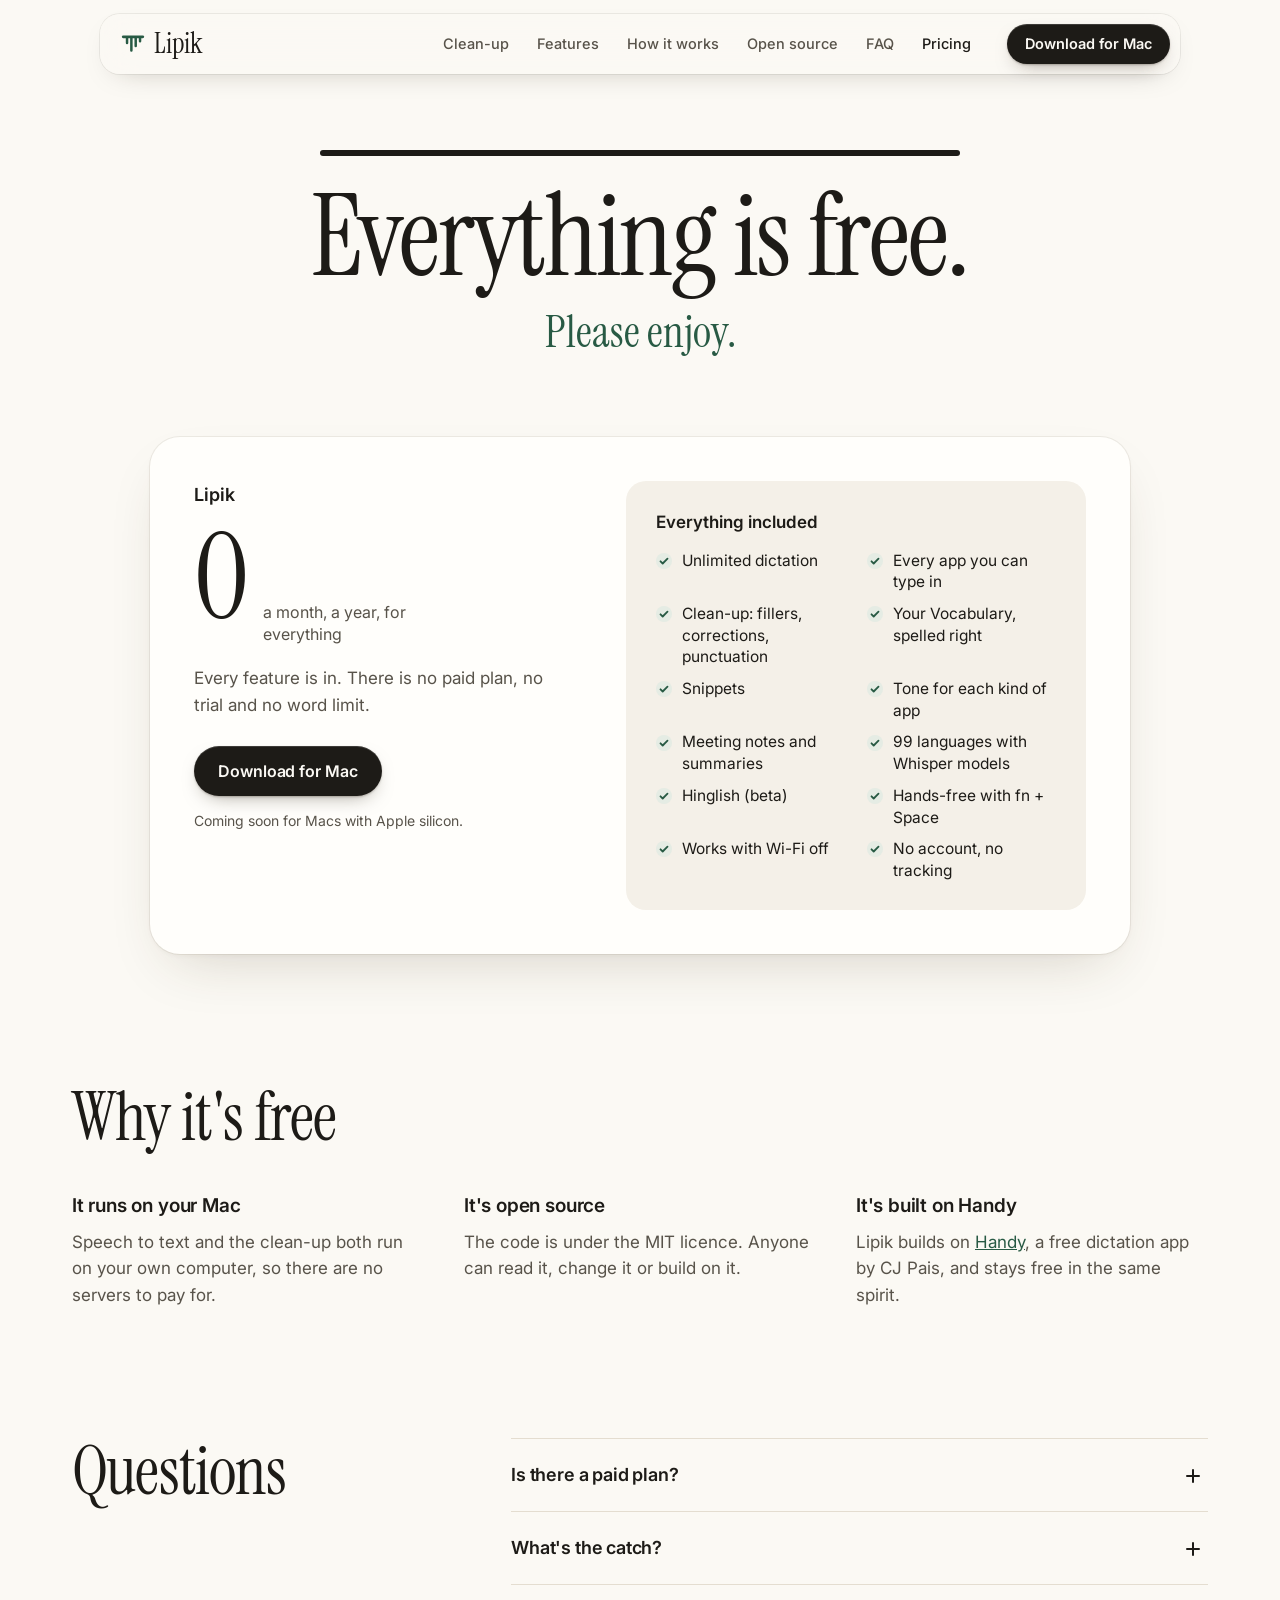
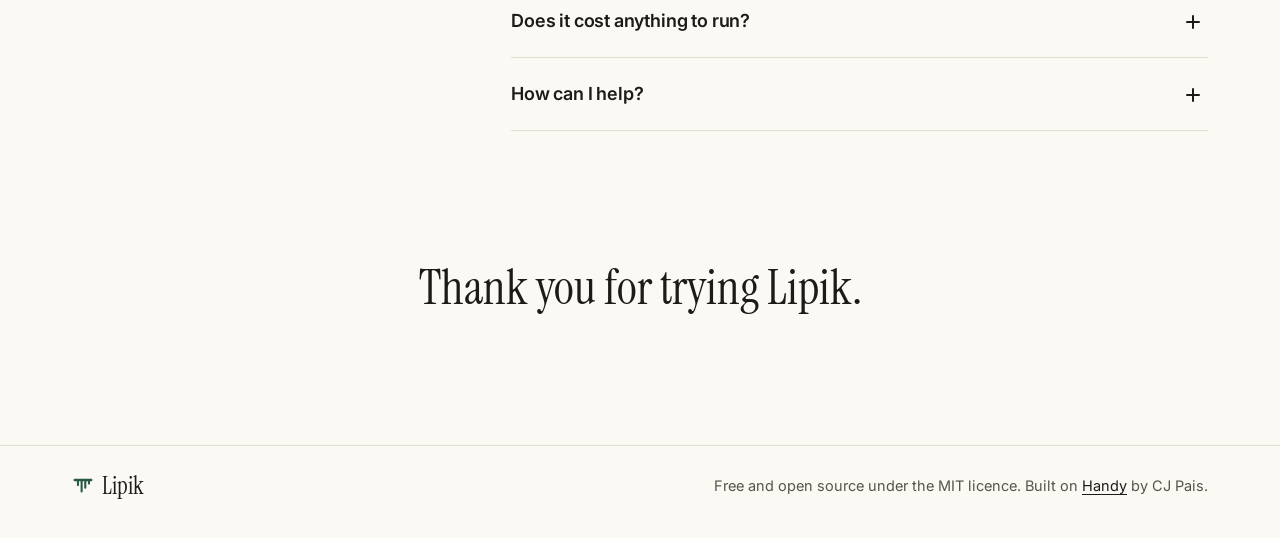
==== pricing.html @ 2b1300c1 "Pricing page: everything is free" ====
<!doctype html>
<html lang="en">
<head>
  <meta charset="utf-8">
  <meta name="viewport" content="width=device-width, initial-scale=1">
  <title>Lipik pricing: everything is free</title>
  <meta name="description" content="Lipik is free. Every feature, every app, no account, no word limit. Please enjoy.">
  <meta name="theme-color" content="#fbf9f4">
  <link rel="icon" type="image/png" href="assets/favicon.png">
  <link rel="preconnect" href="https://fonts.googleapis.com">
  <link rel="preconnect" href="https://fonts.gstatic.com" crossorigin>
  <link href="https://fonts.googleapis.com/css2?family=Instrument+Serif&family=Inter:opsz,wght@14..32,400..700&display=swap" rel="stylesheet">
  <link rel="stylesheet" href="styles.css">
  <script>document.documentElement.classList.add("js")</script>
</head>
<body class="page-pricing">
  <a class="skip" href="#main">Skip to content</a>

  <header class="nav" id="nav">
    <a class="brand" href="index.html" aria-label="Lipik home">
      <svg class="mark" viewBox="0 0 24 24" aria-hidden="true"><g stroke="currentColor" stroke-linecap="round" fill="none"><path d="M3 5.4h18" stroke-width="2.6"/><path d="M6.5 6.4v4.6M10.5 6.4v11.6M14.5 6.4v7.4M18.5 6.4v3" stroke-width="2.3"/></g></svg>
      <span>Lipik</span>
    </a>
    <nav aria-label="Sections">
      <a href="index.html#clean">Clean-up</a>
      <a href="index.html#features">Features</a>
      <a href="index.html#how">How it works</a>
      <a href="index.html#open">Open source</a>
      <a href="index.html#faq">FAQ</a>
      <a href="pricing.html" aria-current="page">Pricing</a>
    </nav>
    <a class="btn btn-ink btn-sm" href="index.html#download">Download<span class="hide-sm">&nbsp;for Mac</span></a>
  </header>

  <main id="main">
    <section class="price-hero">
      <div class="wrap">
        <div class="price-rule" aria-hidden="true"><span></span></div>
        <h1>Everything is free.</h1>
        <p class="price-sub">Please enjoy.</p>
      </div>
    </section>

    <section class="wrap price-card-wrap" aria-label="The Lipik plan">
      <div class="price-card">
        <div class="price-left">
          <p class="plan-name">Lipik</p>
          <p class="plan-price"><span class="amount">0</span><span class="per">a month, a year, for everything</span></p>
          <p class="plan-note">Every feature is in. There is no paid plan, no trial and no word limit.</p>
          <a class="btn btn-ink" href="index.html#download">Download for Mac</a>
          <p class="fineprint">Coming soon for Macs with Apple silicon.</p>
        </div>
        <div class="price-right">
          <p class="included-h">Everything included</p>
          <ul class="included">
            <li>Unlimited dictation</li>
            <li>Every app you can type in</li>
            <li>Clean-up: fillers, corrections, punctuation</li>
            <li>Your Vocabulary, spelled right</li>
            <li>Snippets</li>
            <li>Tone for each kind of app</li>
            <li>Meeting notes and summaries</li>
            <li>99 languages with Whisper models</li>
            <li>Hinglish (beta)</li>
            <li>Hands-free with fn + Space</li>
            <li>Works with Wi-Fi off</li>
            <li>No account, no tracking</li>
          </ul>
        </div>
      </div>
    </section>

    <section class="section why-free" aria-labelledby="why-h">
      <div class="wrap">
        <h2 id="why-h">Why it's free</h2>
        <div class="why-grid">
          <div>
            <h3>It runs on your Mac</h3>
            <p>Speech to text and the clean-up both run on your own computer, so there are no servers to pay for.</p>
          </div>
          <div>
            <h3>It's open source</h3>
            <p>The code is under the MIT licence. Anyone can read it, change it or build on it.</p>
          </div>
          <div>
            <h3>It's built on Handy</h3>
            <p>Lipik builds on <a href="https://github.com/cjpais/Handy">Handy</a>, a free dictation app by CJ Pais, and stays free in the same spirit.</p>
          </div>
        </div>
      </div>
    </section>

    <section class="section faq" aria-labelledby="pfaq-h">
      <div class="wrap faq-inner">
        <h2 id="pfaq-h">Questions</h2>
        <div class="faq-list">
          <details>
            <summary>Is there a paid plan?</summary>
            <div class="faq-a"><p>No. Everything Lipik does is free.</p></div>
          </details>
          <details>
            <summary>What's the catch?</summary>
            <div class="faq-a"><p>There isn't one. No ads, no account and no tracking, and your voice stays on your Mac.</p></div>
          </details>
          <details>
            <summary>Does it cost anything to run?</summary>
            <div class="faq-a"><p>Only disk space: the clean-up model is about 5 GB. Everything else is included.</p></div>
          </details>
          <details>
            <summary>How can I help?</summary>
            <div class="faq-a"><p>Use it, tell a friend, and once the code is public, report bugs or send improvements on GitHub.</p></div>
          </details>
        </div>
      </div>
    </section>

    <section class="price-end wrap">
      <p>Thank you for trying Lipik.</p>
    </section>
  </main>

  <footer class="footer">
    <div class="wrap footer-inner">
      <a class="brand brand-sm" href="index.html" aria-label="Lipik home">
        <svg class="mark" viewBox="0 0 24 24" aria-hidden="true"><g stroke="currentColor" stroke-linecap="round" fill="none"><path d="M3 5.4h18" stroke-width="2.6"/><path d="M6.5 6.4v4.6M10.5 6.4v11.6M14.5 6.4v7.4M18.5 6.4v3" stroke-width="2.3"/></g></svg>
        <span>Lipik</span>
      </a>
      <p>Free and open source under the MIT licence. Built on <a href="https://github.com/cjpais/Handy">Handy</a> by CJ Pais.</p>
    </div>
  </footer>

  <script>
    const nav = document.getElementById("nav");
    const onScroll = () => nav.classList.toggle("is-scrolled", window.scrollY > 8);
    window.addEventListener("scroll", onScroll, { passive: true });
    onScroll();
  </script>
</body>
</html>
---- styles.css ----
:root {
  --paper: #fbf9f4;
  --sand: #ebe6dc;
  --sand-2: #f4f0e8;
  --card: #fffdf9;
  --ink: #1d1b17;
  --muted: #58534a;
  --line: #e4ddd0;
  --line-2: #d6cdbd;
  --green: #285a44;
  --sage: #9cc8ae;
  --pill: #12110f;
  --live: #d9574b;
  --fix: #b3402f;
  --serif: "Instrument Serif", "Iowan Old Style", Georgia, serif;
  --sans: "Inter", -apple-system, system-ui, sans-serif;
  --ease: cubic-bezier(0.22, 1, 0.36, 1);
  --spring: cubic-bezier(0.34, 1.4, 0.5, 1);
  --shadow-card: 0 1px 0 rgba(255, 255, 255, 0.8) inset, 0 1px 2px rgba(48, 36, 16, 0.04),
    0 14px 34px -22px rgba(48, 36, 16, 0.22);
}

*,
*::before,
*::after {
  box-sizing: border-box;
}

html {
  scroll-behavior: smooth;
  scroll-padding-top: 96px;
}

body {
  margin: 0;
  overflow-x: hidden;
  background: var(--paper);
  color: var(--ink);
  font-family: var(--sans);
  font-size: 17px;
  line-height: 1.55;
  -webkit-font-smoothing: antialiased;
  text-rendering: optimizeLegibility;
}

p {
  margin: 0;
}

a {
  color: inherit;
}

button {
  font: inherit;
  color: inherit;
}

:focus-visible {
  outline: 2px solid var(--green);
  outline-offset: 3px;
  border-radius: 8px;
}

.skip {
  position: absolute;
  left: 16px;
  top: -60px;
  z-index: 100;
  padding: 10px 14px;
  border-radius: 10px;
  background: var(--ink);
  color: var(--paper);
  text-decoration: none;
}
.skip:focus {
  top: 16px;
}

.wrap {
  width: 100%;
  max-width: 1200px;
  margin: 0 auto;
  padding-left: 32px;
  padding-right: 32px;
}
.wrap-wide {
  max-width: 1200px;
}

h1,
h2,
h3 {
  font-weight: 400;
  margin: 0;
  text-wrap: balance;
}

h2 {
  font-family: var(--serif);
  font-size: clamp(40px, 5.2vw, 68px);
  line-height: 1.02;
  letter-spacing: -0.012em;
}

kbd {
  font-family: var(--sans);
}

.lede kbd,
.faq kbd {
  display: inline-block;
  min-width: 1.9em;
  padding: 0 0.42em 0.06em;
  border: 1px solid var(--line-2);
  border-radius: 7px;
  box-shadow: 0 2px 0 var(--line-2);
  background: #fffefb;
  font-size: 0.8em;
  font-weight: 550;
  line-height: 1.5;
  text-align: center;
  vertical-align: 0.1em;
  color: var(--ink);
}

/* Buttons */
.btn {
  display: inline-flex;
  align-items: center;
  justify-content: center;
  height: 50px;
  padding: 0 24px;
  border-radius: 999px;
  border: 0;
  font: 600 16px/1 var(--sans);
  letter-spacing: -0.005em;
  text-decoration: none;
  white-space: nowrap;
  cursor: pointer;
  transition: transform 160ms var(--ease), background-color 160ms var(--ease), box-shadow 160ms var(--ease);
}
.btn:active {
  transform: scale(0.97);
}
.btn-sm {
  height: 40px;
  padding: 0 18px;
  font-size: 14.5px;
}
.btn-ink {
  background: var(--ink);
  color: var(--paper);
  box-shadow: inset 0 1px 0 rgba(255, 255, 255, 0.14), 0 1px 2px rgba(36, 28, 14, 0.25),
    0 8px 20px -10px rgba(36, 28, 14, 0.5);
}
.btn-ink:hover {
  background: #34302a;
}
.btn-line {
  color: var(--ink);
  background: transparent;
  box-shadow: inset 0 0 0 1px var(--line-2);
}
.btn-line:hover {
  background: var(--card);
  box-shadow: inset 0 0 0 1px var(--muted);
}
.btn.is-off {
  background: var(--sand);
  color: var(--muted);
  box-shadow: none;
  cursor: default;
}
.btn.is-off:active {
  transform: none;
}

/* Nav */
.nav {
  position: fixed;
  top: 14px;
  left: 50%;
  z-index: 50;
  display: flex;
  align-items: center;
  gap: 24px;
  width: calc(100% - 32px);
  max-width: 1080px;
  height: 60px;
  padding: 0 10px 0 20px;
  border-radius: 20px;
  background: rgba(251, 249, 244, 0.74);
  -webkit-backdrop-filter: blur(16px) saturate(1.5);
  backdrop-filter: blur(16px) saturate(1.5);
  box-shadow: 0 0 0 1px rgba(29, 27, 23, 0.07), 0 10px 30px -18px rgba(36, 28, 14, 0.35);
  transform: translateX(-50%);
  transition: box-shadow 240ms var(--ease), background-color 240ms var(--ease);
}
.nav.is-scrolled {
  background: rgba(251, 249, 244, 0.86);
  box-shadow: 0 0 0 1px rgba(29, 27, 23, 0.09), 0 14px 34px -16px rgba(36, 28, 14, 0.4);
}
.brand {
  display: inline-flex;
  align-items: center;
  gap: 8px;
  text-decoration: none;
  font-family: var(--serif);
  font-size: 28px;
  line-height: 1;
  border-radius: 8px;
}
.mark {
  width: 26px;
  height: 26px;
  color: var(--green);
}
.nav nav {
  display: flex;
  gap: 4px;
  margin-left: auto;
  font-size: 14.5px;
  font-weight: 500;
}
.nav nav a {
  padding: 8px 12px;
  border-radius: 999px;
  color: var(--muted);
  text-decoration: none;
  transition: background-color 160ms var(--ease), color 160ms var(--ease);
}
.nav nav a:hover {
  color: var(--ink);
  background: rgba(29, 27, 23, 0.05);
}

/* Hero */
.hero {
  padding-top: 132px;
  padding-bottom: 40px;
}
.hero-rule {
  position: relative;
  height: 6px;
}
.hero-rule .line {
  display: block;
  height: 6px;
  border-radius: 3px;
  background: var(--ink);
  transform-origin: left;
}
.hero-rule .drops {
  position: absolute;
  top: 3px;
  right: 28px;
  display: flex;
  gap: 18px;
}
.hero-rule .drops i {
  width: 6px;
  border-radius: 3px;
  background: var(--ink);
  transform-origin: top;
}
.hero-rule .drops i:nth-child(1) {
  height: 26px;
}
.hero-rule .drops i:nth-child(2) {
  height: 62px;
}
.hero-rule .drops i:nth-child(3) {
  height: 40px;
}
.hero-rule .drops i:nth-child(4) {
  height: 16px;
}
.hero-head {
  display: grid;
  grid-template-columns: minmax(0, 1.25fr) minmax(0, 1fr);
  gap: 64px;
  align-items: end;
  padding-top: 26px;
}
.hero h1 {
  font-family: var(--serif);
  font-size: clamp(54px, 7.6vw, 108px);
  line-height: 0.94;
  letter-spacing: -0.022em;
  max-width: 7.6em;
}
.hero-side {
  padding-bottom: 10px;
  padding-top: 70px;
}
.lede {
  max-width: 30em;
  font-size: 19px;
  line-height: 1.5;
  color: var(--muted);
}
.cta-row {
  display: flex;
  flex-wrap: wrap;
  gap: 10px;
  margin-top: 28px;
}
.fineprint {
  margin-top: 16px;
  font-size: 14px;
  color: var(--muted);
}

/* Hero load sequence */
.js .hero-rule .line {
  animation: draw 900ms var(--ease) both;
}
.js .hero-rule .drops i {
  animation: drop 700ms var(--spring) both;
}
.js .hero-rule .drops i:nth-child(1) {
  animation-delay: 620ms;
}
.js .hero-rule .drops i:nth-child(2) {
  animation-delay: 700ms;
}
.js .hero-rule .drops i:nth-child(3) {
  animation-delay: 780ms;
}
.js .hero-rule .drops i:nth-child(4) {
  animation-delay: 860ms;
}
.js .hero h1,
.js .hero-side,
.js .stage {
  animation: rise 900ms var(--ease) both;
}
.js .hero h1 {
  animation-delay: 150ms;
}
.js .hero-side {
  animation-delay: 300ms;
}
.js .stage {
  animation-delay: 520ms;
  animation-duration: 1200ms;
}
@keyframes draw {
  from {
    transform: scaleX(0);
  }
}
@keyframes drop {
  from {
    transform: scaleY(0);
  }
}
@keyframes rise {
  from {
    opacity: 0;
    transform: translateY(18px);
  }
}

/* Stage: the mini Mac desktop */
.stage {
  margin: 64px 0 0;
}
.screen-frame {
  position: relative;
  overflow: hidden;
  padding: 12px;
  border-radius: 30px;
  background: var(--pill);
  box-shadow: 0 0 0 1px rgba(29, 27, 23, 0.6), 0 2px 4px rgba(29, 27, 23, 0.08),
    0 50px 90px -40px rgba(29, 27, 23, 0.55), 0 24px 40px -30px rgba(40, 90, 68, 0.4);
}
.screen {
  --s: 1;
  position: relative;
  width: 1120px;
  height: 680px;
  border-radius: 18px;
  overflow: hidden;
  transform: scale(var(--s));
  transform-origin: top left;
  font-size: 15px;
  line-height: 1.45;
  color: var(--ink);
  user-select: none;
}
.wallpaper {
  position: absolute;
  inset: 0;
  width: 100%;
  height: 100%;
}

.menubar {
  position: absolute;
  inset: 0 0 auto;
  z-index: 3;
  display: flex;
  justify-content: space-between;
  align-items: center;
  height: 30px;
  padding: 0 16px;
  background: rgba(250, 248, 242, 0.8);
  -webkit-backdrop-filter: blur(20px);
  backdrop-filter: blur(20px);
  font-size: 13px;
  color: var(--ink);
}
.mb-left,
.mb-right {
  display: flex;
  align-items: center;
  gap: 18px;
}
.mb-glyph {
  width: 13px;
  height: 13px;
  color: var(--ink);
}
.mb-menus {
  display: flex;
  gap: 18px;
}
.mb-lipik {
  width: 17px;
  height: 17px;
  color: var(--ink);
  transition: color 200ms var(--ease);
}
.mb-lipik.is-live {
  color: var(--live);
}
.mb-wifi {
  width: 16px;
  height: 13px;
}
.mb-batt {
  position: relative;
  width: 24px;
  height: 11px;
  border: 1.2px solid currentColor;
  border-radius: 3px;
  opacity: 0.85;
}
.mb-batt i {
  position: absolute;
  inset: 1.5px 6px 1.5px 1.5px;
  border-radius: 1.5px;
  background: currentColor;
}

/* Windows */
.win {
  position: absolute;
  left: 200px;
  top: 64px;
  z-index: 2;
  width: 720px;
  height: 430px;
  border-radius: 14px;
  background: #fffdf9;
  box-shadow: 0 0 0 0.5px rgba(0, 0, 0, 0.35), 0 1px 1px rgba(0, 0, 0, 0.06),
    0 30px 60px -20px rgba(0, 0, 0, 0.45);
  overflow: hidden;
  opacity: 0;
  transform: translateY(10px) scale(0.985);
  transition: opacity 420ms var(--ease), transform 520ms var(--ease);
  pointer-events: none;
}
.win.is-on {
  opacity: 1;
  transform: none;
}
.win-bar {
  position: relative;
  display: flex;
  align-items: center;
  height: 40px;
  padding: 0 14px;
  border-bottom: 1px solid #eee8dd;
  background: #f7f3ec;
}
.lights {
  display: inline-flex;
  gap: 7px;
}
.lights i {
  width: 12px;
  height: 12px;
  border-radius: 50%;
  background: #e8695d;
}
.lights i:nth-child(2) {
  background: #e9b543;
}
.lights i:nth-child(3) {
  background: #66b85b;
}
.win-title {
  position: absolute;
  left: 50%;
  transform: translateX(-50%);
  font-size: 13px;
  font-weight: 600;
  color: var(--muted);
}
.win-body {
  display: flex;
  height: calc(100% - 40px);
}

.field {
  position: relative;
  min-height: 48px;
  padding: 13px 15px;
  border: 1px solid #ddd5c7;
  border-radius: 11px;
  background: #fff;
  font-size: 15.5px;
  line-height: 1.45;
}
.field .ph {
  color: #9a9386;
}
.field.has-text .ph {
  display: none;
}
.slot {
  border-radius: 4px;
  transition: background-color 1400ms var(--ease);
}
.slot.is-new {
  background-color: rgba(156, 200, 174, 0.55);
  transition: none;
}
.caret {
  display: inline-block;
  width: 1.5px;
  height: 1.15em;
  margin-left: 1px;
  vertical-align: -0.2em;
  background: var(--ink);
  animation: blink 1.05s steps(1) infinite;
}
.field .caret {
  margin-right: 2px;
}
.field .slot:empty + .caret {
  margin-left: 0;
}
@keyframes blink {
  50% {
    opacity: 0;
  }
}

/* chat window */
.chat-side {
  width: 196px;
  padding: 16px 12px;
  background: #2a3a33;
  color: rgba(251, 249, 244, 0.72);
  font-size: 13.5px;
}
.cs-team {
  margin: 0 8px 14px;
  font-weight: 700;
  font-size: 15px;
  color: #fbf9f4;
}
.cs-head {
  margin: 14px 8px 4px;
  font-size: 12px;
  font-weight: 600;
  color: rgba(251, 249, 244, 0.5);
}
.cs-item {
  display: flex;
  align-items: center;
  gap: 8px;
  padding: 4px 8px;
  border-radius: 6px;
}
.cs-item.is-active {
  background: rgba(156, 200, 174, 0.22);
  color: #fbf9f4;
}
.av {
  flex: none;
  width: 16px;
  height: 16px;
  border-radius: 5px;
  background: #c9785c;
}
.av-b {
  background: #6f8fb4;
}
.av-c {
  background: #9a8a5a;
}
.av.lg {
  width: 36px;
  height: 36px;
  border-radius: 9px;
}
.chat-main {
  display: flex;
  flex: 1;
  flex-direction: column;
  gap: 16px;
  padding: 22px 22px 20px;
}
.chat-msg {
  display: flex;
  gap: 12px;
}
.chat-msg time {
  margin-left: 8px;
  font-size: 12px;
  color: #8f887b;
}
.chat-field {
  margin-top: auto;
}

/* mail window */
.mail-body {
  flex-direction: column;
  padding: 8px 26px 22px;
}
.mail-row {
  padding: 10px 0;
  border-bottom: 1px solid #efe9de;
  font-size: 14px;
}
.mail-row span {
  display: inline-block;
  width: 68px;
  color: #8f887b;
}
.mail-field {
  margin-top: 18px;
  min-height: 120px;
  border: 0;
  padding: 4px 0;
  background: none;
  font-size: 16px;
}
.mail-quote {
  margin-top: auto;
  padding-left: 14px;
  border-left: 2px solid var(--sage);
  color: #7c766a;
  font-size: 14px;
}

/* notes window */
.notes-side {
  width: 200px;
  padding: 12px 10px;
  border-right: 1px solid #efe9de;
  background: #f7f3ec;
}
.ns-item {
  display: flex;
  flex-direction: column;
  padding: 8px 10px;
  border-radius: 8px;
  font-size: 13.5px;
}
.ns-item span {
  font-size: 12px;
  color: #8f887b;
}
.ns-item.is-active {
  background: #efe0b6;
}
.notes-main {
  flex: 1;
  padding: 26px 30px;
}
.notes-title {
  font-size: 24px;
  font-weight: 700;
  letter-spacing: -0.01em;
}
.notes-line {
  margin-top: 10px;
  font-size: 16px;
}
.notes-field {
  margin-top: 4px;
  min-height: 0;
  padding: 0;
  border: 0;
  background: none;
  font-size: 16px;
}

/* messages window */
.dm-body {
  flex-direction: column;
  align-items: flex-start;
  gap: 8px;
  padding: 22px 22px 20px;
  background: #f6f2ea;
}
.bubble {
  max-width: 70%;
  padding: 9px 14px;
  border-radius: 18px 18px 18px 6px;
  background: #fff;
  box-shadow: 0 1px 1px rgba(0, 0, 0, 0.06);
}
.dm-field {
  align-self: stretch;
  margin-top: auto;
  border-radius: 24px;
}

/* what you said, floating above the pill */
.said {
  position: absolute;
  left: 50%;
  bottom: 84px;
  z-index: 4;
  display: flex;
  align-items: baseline;
  gap: 12px;
  max-width: 760px;
  padding: 12px 18px;
  border-radius: 16px;
  background: rgba(18, 17, 15, 0.82);
  -webkit-backdrop-filter: blur(14px);
  backdrop-filter: blur(14px);
  color: #f3efe7;
  font-size: 17px;
  line-height: 1.4;
  white-space: nowrap;
  opacity: 0;
  transform: translate(-50%, 8px);
  transition: opacity 300ms var(--ease), transform 400ms var(--ease);
}
.said.is-on {
  opacity: 1;
  transform: translate(-50%, 0);
}
.said-label {
  flex: none;
  font-size: 12px;
  font-weight: 600;
  color: var(--sage);
}
.said-words .w {
  opacity: 0;
  transition: opacity 180ms var(--ease), color 300ms var(--ease);
}
.said-words .w.on {
  opacity: 1;
}

/* struck words: shared by the hero caption and the clean-up card */
.w.drop,
.w.fix {
  background-image: linear-gradient(currentColor, currentColor);
  background-repeat: no-repeat;
  background-position: 0 56%;
  background-size: 0 2px;
  transition: opacity 180ms var(--ease), color 300ms var(--ease), background-size 380ms var(--ease);
}
.is-struck .w.drop {
  color: #8f887b;
  background-size: 100% 2px;
}
.is-struck .w.fix {
  color: var(--fix);
  background-size: 100% 2px;
}
.said.is-struck .w.drop {
  color: rgba(243, 239, 231, 0.45);
}
.said.is-struck .w.fix {
  color: #f08b7e;
}
.w.turn {
  border-radius: 3px;
  transition: box-shadow 380ms var(--ease);
}
.is-struck .w.turn {
  box-shadow: inset 0 -0.42em 0 rgba(156, 200, 174, 0.6);
}
.said.is-struck .w.turn {
  box-shadow: inset 0 -0.3em 0 rgba(156, 200, 174, 0.45);
}

/* The Lipik pill */
.pill {
  position: absolute;
  left: 50%;
  bottom: 22px;
  z-index: 4;
  display: flex;
  align-items: center;
  justify-content: center;
  gap: 10px;
  width: 50px;
  height: 12px;
  border-radius: 999px;
  background: rgba(18, 17, 15, 0.6);
  box-shadow: 0 0 0 1px rgba(255, 255, 255, 0.14), 0 8px 20px -8px rgba(0, 0, 0, 0.6);
  transform: translateX(-50%);
  transition: width 420ms var(--spring), height 420ms var(--spring), background-color 300ms var(--ease);
  overflow: hidden;
}
.pill > * {
  opacity: 0;
  transition: opacity 200ms var(--ease);
}
.pill[data-state="listen"],
.pill[data-state="think"] {
  height: 38px;
  background: var(--pill);
}
.pill[data-state="listen"] {
  width: 148px;
}
.pill[data-state="think"] {
  width: 84px;
}
.pill[data-state="listen"] .pill-dot,
.pill[data-state="listen"] .wave,
.pill[data-state="think"] .pill-think {
  opacity: 1;
  transition-delay: 120ms;
}
.pill .pill-think {
  position: absolute;
  left: 50%;
  top: 50%;
  transform: translate(-50%, -50%);
}
.pill-dot {
  flex: none;
  width: 8px;
  height: 8px;
  border-radius: 50%;
  background: var(--live);
  box-shadow: 0 0 0 3px rgba(217, 87, 75, 0.25);
}
.wave {
  display: flex;
  align-items: center;
  gap: 3px;
  height: 22px;
}
.wave i {
  width: 3px;
  height: 4px;
  border-radius: 2px;
  background: #f3efe7;
  transition: height 90ms linear;
}
.pill-think {
  display: flex;
  gap: 5px;
}
.pill .pill-dot,
.pill .wave {
  flex: none;
}
.pill-think i {
  width: 6px;
  height: 6px;
  border-radius: 50%;
  background: #f3efe7;
  animation: think 900ms ease-in-out infinite;
}
.pill-think i:nth-child(2) {
  animation-delay: 150ms;
}
.pill-think i:nth-child(3) {
  animation-delay: 300ms;
}
@keyframes think {
  0%,
  100% {
    opacity: 0.3;
    transform: translateY(0);
  }
  50% {
    opacity: 1;
    transform: translateY(-3px);
  }
}

/* compact scene for narrow screens */
.screen.is-compact {
  width: 420px;
  height: 560px;
}
.is-compact .mb-menus,
.is-compact .mb-wifi,
.is-compact .mb-batt,
.is-compact .chat-side,
.is-compact .notes-side {
  display: none;
}
.is-compact .win {
  left: 14px;
  top: 46px;
  width: 392px;
  height: 360px;
}
.is-compact .win-bar {
  justify-content: space-between;
}
.is-compact .chat-main,
.is-compact .dm-body {
  padding: 18px 16px 16px;
}
.is-compact .mail-body {
  padding: 4px 18px 16px;
}
.is-compact .notes-main {
  padding: 20px 20px;
}
.is-compact .mail-field {
  min-height: 90px;
}
.is-compact .said {
  bottom: 76px;
  max-width: 392px;
  width: 392px;
  white-space: normal;
  flex-direction: column;
  gap: 2px;
  font-size: 16px;
}
.is-compact .menubar {
  padding: 0 14px;
}

.stage-cap {
  display: flex;
  align-items: center;
  justify-content: center;
  gap: 12px;
  margin: 26px auto 0;
  max-width: 40em;
  text-align: center;
  font-size: 15px;
  color: var(--muted);
}

/* Keycaps */
.key {
  display: inline-flex;
  align-items: center;
  justify-content: center;
  min-width: 52px;
  height: 52px;
  padding: 0 14px;
  border: 1px solid var(--line-2);
  border-radius: 11px;
  background: #fffefb;
  box-shadow: 0 3px 0 var(--line-2), 0 4px 10px -4px rgba(48, 36, 16, 0.25);
  font-size: 14px;
  font-weight: 550;
  color: var(--ink);
  transition: transform 140ms var(--ease), box-shadow 140ms var(--ease), background-color 200ms var(--ease);
}
.key.is-down {
  transform: translateY(3px);
  background: #eef5ef;
  border-color: var(--sage);
  box-shadow: 0 0 0 var(--line-2), 0 0 0 4px rgba(156, 200, 174, 0.35);
}
.key-sm {
  flex: none;
  min-width: 34px;
  height: 30px;
  padding: 0 8px;
  border-radius: 8px;
  font-size: 12.5px;
  box-shadow: 0 2px 0 var(--line-2);
}
.key-sm.is-down {
  transform: translateY(2px);
}

/* Apps strip */
.apps {
  padding: 96px 0 24px;
}
.apps-h {
  font-family: var(--sans);
  font-size: 15px;
  font-weight: 500;
  line-height: 1.4;
  letter-spacing: 0;
  text-align: center;
  color: var(--muted);
}
.marquee {
  display: flex;
  margin-top: 26px;
  overflow: hidden;
  -webkit-mask-image: linear-gradient(90deg, transparent, #000 12%, #000 88%, transparent);
  mask-image: linear-gradient(90deg, transparent, #000 12%, #000 88%, transparent);
}
.marquee-track {
  display: flex;
  flex: none;
  gap: 56px;
  margin: 0;
  padding: 0 28px;
  list-style: none;
  animation: marquee 48s linear infinite;
}
.marquee:hover .marquee-track {
  animation-play-state: paused;
}
.marquee-track li {
  font-size: 26px;
  font-weight: 600;
  letter-spacing: -0.02em;
  color: #6b655a;
  white-space: nowrap;
}
@keyframes marquee {
  to {
    transform: translateX(-100%);
  }
}

/* Sections */
.section {
  padding: 130px 0 0;
}
.section-head {
  max-width: 760px;
  margin-bottom: 48px;
}
.section-lede {
  max-width: 36em;
  margin-top: 18px;
  font-size: 19px;
  color: var(--muted);
}

/* Messy to clean */
.clean-card {
  padding: 14px;
  border-radius: 30px;
  background: var(--sand-2);
  box-shadow: inset 0 0 0 1px var(--line);
}
.tabs {
  display: flex;
  gap: 6px;
  padding: 4px;
  overflow-x: auto;
  scrollbar-width: none;
}
.tabs::-webkit-scrollbar {
  display: none;
}
.tabs button {
  flex: none;
  height: 40px;
  padding: 0 16px;
  border: 0;
  border-radius: 999px;
  background: transparent;
  font-size: 14.5px;
  font-weight: 550;
  color: var(--muted);
  cursor: pointer;
  transition: background-color 200ms var(--ease), color 200ms var(--ease);
}
.tabs button:hover {
  color: var(--ink);
  background: rgba(29, 27, 23, 0.05);
}
.tabs button[aria-selected="true"] {
  background: var(--ink);
  color: var(--paper);
}
.tabs .beta {
  margin-left: 6px;
  font-size: 12px;
  font-weight: 600;
  opacity: 0.7;
}
.clean-panel {
  display: grid;
  grid-template-columns: minmax(0, 1fr) 40px minmax(0, 1fr);
  gap: 36px;
  align-items: start;
  min-height: 240px;
  margin-top: 10px;
  padding: 44px 48px;
  border-radius: 22px;
  background: var(--card);
  box-shadow: var(--shadow-card), 0 0 0 1px var(--line);
}
.clean-label {
  margin-bottom: 12px;
  font-size: 13px;
  font-weight: 600;
  color: var(--muted);
}
.clean-spoken {
  font-size: 23px;
  line-height: 1.5;
  color: var(--muted);
}
.clean-spoken .w {
  opacity: 0;
  transition: opacity 200ms var(--ease), color 300ms var(--ease), background-size 380ms var(--ease),
    box-shadow 380ms var(--ease);
}
.clean-spoken .w.on {
  opacity: 1;
}
.clean-arrow {
  padding-top: 44px;
  color: var(--line-2);
}
.clean-arrow svg {
  width: 40px;
  display: block;
}
.clean-result {
  text-wrap: balance;
  font-family: var(--serif);
  font-size: clamp(32px, 3.4vw, 46px);
  line-height: 1.12;
  overflow-wrap: anywhere;
  min-height: 1.12em;
}
.clean-result .rw {
  display: inline-block;
  opacity: 0;
  filter: blur(6px);
  transform: translateY(6px);
  transition: opacity 420ms var(--ease), filter 420ms var(--ease), transform 520ms var(--ease);
}
.clean-result .rw.on {
  opacity: 1;
  filter: none;
  transform: none;
}
.legend {
  display: flex;
  flex-wrap: wrap;
  gap: 8px 22px;
  margin: 0;
  padding: 16px 18px 6px;
  list-style: none;
  font-size: 13.5px;
  color: var(--muted);
}
.legend li {
  display: flex;
  align-items: center;
  gap: 8px;
}
.sw {
  width: 22px;
  height: 12px;
  border-radius: 3px;
}
.sw-drop {
  background: linear-gradient(#8f887b, #8f887b) 0 50% / 100% 2px no-repeat;
}
.sw-fix {
  background: linear-gradient(var(--fix), var(--fix)) 0 50% / 100% 2px no-repeat;
}
.sw-turn {
  background: linear-gradient(rgba(156, 200, 174, 0.75), rgba(156, 200, 174, 0.75)) 0 100% / 100% 6px no-repeat;
}

/* Bento */
.bento {
  display: grid;
  grid-template-columns: repeat(12, minmax(0, 1fr));
  gap: 16px;
}
.card {
  display: flex;
  flex-direction: column;
  gap: 28px;
  min-width: 0;
  padding: 30px;
  border-radius: 28px;
  background: var(--card);
  box-shadow: var(--shadow-card), 0 0 0 1px var(--line);
}
.card h3 {
  font-family: var(--serif);
  font-size: 32px;
  line-height: 1.05;
  letter-spacing: -0.005em;
}
.card-copy p {
  max-width: 34em;
  margin-top: 10px;
  font-size: 16px;
  color: var(--muted);
}
.mock {
  margin-top: auto;
  border-radius: 18px;
  background: var(--sand-2);
  box-shadow: inset 0 0 0 1px var(--line);
  padding: 20px;
}
.card-tone {
  grid-column: span 7;
}
.card-lang {
  grid-column: span 5;
}
.card-vocab {
  grid-column: span 5;
}
.card-free {
  grid-column: span 3;
}
.card-snip {
  grid-column: span 4;
}
.card-notes {
  grid-column: span 7;
}
.card-off {
  grid-column: span 5;
}

.card-dark {
  background: var(--pill);
  color: #f3efe7;
  box-shadow: 0 20px 40px -24px rgba(18, 17, 15, 0.6);
}
.card-dark .card-copy p {
  color: rgba(243, 239, 231, 0.74);
}
.card-dark .mock {
  background: #1f1d1a;
  box-shadow: inset 0 0 0 1px rgba(255, 255, 255, 0.08);
}
.card-green {
  background: var(--green);
  color: var(--paper);
  box-shadow: 0 20px 40px -24px rgba(40, 90, 68, 0.6);
}
.card-green .card-copy p {
  color: rgba(251, 249, 244, 0.82);
}
.card-green .mock {
  background: rgba(0, 0, 0, 0.16);
  box-shadow: inset 0 0 0 1px rgba(255, 255, 255, 0.12);
}

/* tone */
.seg {
  display: grid;
  grid-template-columns: repeat(3, minmax(0, 1fr));
  gap: 4px;
  padding: 4px;
  border-radius: 14px;
  background: var(--sand);
}
.seg button {
  display: flex;
  flex-direction: column;
  align-items: center;
  gap: 1px;
  padding: 9px 6px;
  border: 0;
  border-radius: 10px;
  background: transparent;
  cursor: pointer;
  transition: background-color 220ms var(--ease), box-shadow 220ms var(--ease);
}
.seg button span {
  font-size: 15px;
  font-weight: 600;
}
.seg button small {
  font-size: 12px;
  color: var(--muted);
}
.seg button:hover {
  background: rgba(255, 255, 255, 0.5);
}
.seg button[aria-checked="true"] {
  background: #fff;
  box-shadow: 0 1px 2px rgba(48, 36, 16, 0.12), 0 4px 10px -6px rgba(48, 36, 16, 0.3);
}
.tone-out {
  margin-top: 16px;
  padding: 18px 20px;
  border-radius: 14px;
  background: #fff;
  box-shadow: 0 0 0 1px var(--line);
}
.tone-said {
  display: flex;
  flex-wrap: wrap;
  gap: 4px 10px;
  align-items: baseline;
  font-size: 14px;
  color: var(--muted);
}
.tone-said .said-label {
  color: var(--green);
}
.tone-text {
  margin-top: 10px;
  min-height: 2.76em;
  font-size: 21px;
  line-height: 1.38;
  transition: opacity 200ms var(--ease), transform 300ms var(--ease);
}
.tone-text.is-swapping {
  opacity: 0;
  transform: translateY(4px);
}

/* languages */
.lang-mock {
  display: flex;
  flex-direction: column;
  gap: 16px;
}
.lang-list {
  position: relative;
  height: 112px;
  border-radius: 14px;
  background: #fff;
  box-shadow: 0 0 0 1px var(--line);
  overflow: hidden;
}
.lang-list,
.lang-tags {
  margin: 0;
  padding: 0;
  list-style: none;
}
.lang-list li {
  position: absolute;
  inset: 0;
  display: flex;
  align-items: center;
  padding: 0 22px;
  font-size: 23px;
  text-wrap: balance;
  line-height: 1.25;
  font-weight: 500;
  letter-spacing: -0.01em;
  opacity: 0;
  transform: translateY(24px);
  transition: opacity 500ms var(--ease), transform 700ms var(--ease);
}
.lang-list li.is-on {
  opacity: 1;
  transform: none;
}
.lang-list li.is-off {
  opacity: 0;
  transform: translateY(-24px);
}
.lang-tags {
  display: flex;
  flex-wrap: wrap;
  gap: 6px;
}
.lang-tags li {
  padding: 4px 11px;
  border-radius: 999px;
  box-shadow: inset 0 0 0 1px var(--line-2);
  font-size: 13.5px;
  font-weight: 550;
  color: var(--muted);
  transition: background-color 300ms var(--ease), color 300ms var(--ease), box-shadow 300ms var(--ease);
}
.lang-tags li.is-on {
  background: var(--green);
  color: var(--paper);
  box-shadow: none;
}
.lang-tags li.more {
  box-shadow: none;
}

/* vocabulary */
.chips {
  display: inline;
  margin: 0;
  padding: 0;
  list-style: none;
}
.chips li,
.chip-add {
  display: inline-flex;
  align-items: center;
  height: 34px;
  margin: 0 6px 8px 0;
  padding: 0 13px;
  border-radius: 999px;
  background: #fff;
  box-shadow: 0 0 0 1px var(--line), 0 1px 2px rgba(48, 36, 16, 0.06);
  font-size: 14.5px;
  font-weight: 550;
  vertical-align: top;
}
.chips li.is-new {
  animation: pop 520ms var(--spring) both;
}
@keyframes pop {
  from {
    opacity: 0;
    transform: scale(0.6);
  }
}
.chip-add {
  gap: 6px;
  border: 0;
  background: var(--green);
  color: var(--paper);
  box-shadow: none;
  cursor: pointer;
  transition: background-color 160ms var(--ease), transform 160ms var(--ease);
}
.chip-add:hover {
  background: #1f4a37;
}
.chip-add:active {
  transform: scale(0.96);
}
.chip-add:disabled {
  background: var(--sand);
  color: var(--muted);
  cursor: default;
}
.vocab-line {
  margin-top: 10px;
  padding: 14px 16px;
  border-radius: 12px;
  background: #fff;
  box-shadow: 0 0 0 1px var(--line);
  font-size: 16px;
}
.vocab-line mark {
  padding: 0 2px;
  border-radius: 3px;
  background: rgba(156, 200, 174, 0.5);
  color: inherit;
}

/* hands-free */
.free-mock {
  display: flex;
  flex-direction: column;
  align-items: center;
  gap: 22px;
  padding: 26px 16px;
}
.keys {
  display: flex;
  align-items: center;
  gap: 8px;
  padding: 6px;
  border: 0;
  border-radius: 16px;
  background: none;
  cursor: pointer;
}
.card-dark .key {
  border-color: #3a3631;
  background: #2b2824;
  color: #f3efe7;
  box-shadow: 0 3px 0 #0a0908, 0 0 0 0 transparent;
}
.card-dark .key.is-down,
.keys[aria-pressed="true"] .key {
  transform: translateY(3px);
  background: #34463c;
  border-color: #4f7a62;
  box-shadow: 0 0 0 #0a0908, 0 0 0 4px rgba(156, 200, 174, 0.2);
}
.key-space {
  min-width: 108px;
}
.plus {
  color: rgba(243, 239, 231, 0.5);
}
.mini-pill {
  display: flex;
  align-items: center;
  gap: 10px;
  height: 36px;
  padding: 0 14px;
  border-radius: 999px;
  background: #000;
  box-shadow: 0 0 0 1px rgba(255, 255, 255, 0.12);
  opacity: 0.45;
  transition: opacity 300ms var(--ease);
}
.mini-pill .wave {
  height: 20px;
}
.mini-pill.is-on {
  opacity: 1;
}
.mini-pill .pill-dot {
  background: #6b655a;
  box-shadow: none;
  transition: background-color 200ms;
}
.mini-pill.is-on .pill-dot {
  background: var(--live);
  box-shadow: 0 0 0 3px rgba(217, 87, 75, 0.25);
}
.lock {
  font-size: 12.5px;
  font-weight: 600;
  color: var(--sage);
}

/* snippets */
.snip-cues {
  display: flex;
  flex-wrap: wrap;
  gap: 6px;
}
.snip-cues button {
  height: 34px;
  padding: 0 12px;
  border: 0;
  border-radius: 999px;
  background: transparent;
  box-shadow: inset 0 0 0 1px var(--line-2);
  font-size: 14px;
  font-weight: 550;
  color: var(--muted);
  cursor: pointer;
  transition: background-color 180ms var(--ease), color 180ms var(--ease);
}
.snip-cues button:hover {
  color: var(--ink);
  background: #fff;
}
.snip-cues button[aria-checked="true"] {
  background: var(--ink);
  color: var(--paper);
  box-shadow: none;
}
.snip-out {
  margin-top: 14px;
  min-height: 92px;
  padding: 14px 16px;
  border-radius: 12px;
  background: #fff;
  box-shadow: 0 0 0 1px var(--line);
  font-size: 16px;
  line-height: 1.5;
  overflow-wrap: anywhere;
}
.snip-out .ch {
  opacity: 0;
  transition: opacity 120ms linear;
}
.snip-out .ch.on {
  opacity: 1;
}

/* meeting notes */
.card-notes {
  display: grid;
  grid-template-columns: minmax(0, 0.8fr) minmax(0, 1.2fr);
  align-items: start;
  gap: 32px;
}
.notes-mock {
  margin-top: 0;
  padding: 0;
  background: #fff;
  overflow: hidden;
}
.nm-bar {
  display: flex;
  justify-content: space-between;
  align-items: center;
  height: 38px;
  padding: 0 14px;
  border-bottom: 1px solid #efe9de;
  background: #f7f3ec;
}
.nm-bar .lights i {
  width: 10px;
  height: 10px;
}
.nm-rec {
  display: flex;
  align-items: center;
  gap: 8px;
  font-size: 12.5px;
  font-weight: 600;
  font-variant-numeric: tabular-nums;
  color: var(--muted);
}
.nm-rec .pill-dot {
  width: 7px;
  height: 7px;
  animation: pulse 1.6s ease-in-out infinite;
}
@keyframes pulse {
  50% {
    box-shadow: 0 0 0 5px rgba(217, 87, 75, 0.1);
  }
}
.nm-title {
  padding: 16px 20px 0;
  font-size: 20px;
  font-weight: 700;
  letter-spacing: -0.01em;
}
.nm-tabs {
  display: flex;
  gap: 18px;
  margin: 10px 20px 0;
  border-bottom: 1px solid #efe9de;
}
.nm-tabs button {
  padding: 8px 0;
  border: 0;
  border-bottom: 2px solid transparent;
  margin-bottom: -1px;
  background: none;
  font-size: 14px;
  font-weight: 600;
  color: var(--muted);
  cursor: pointer;
}
.nm-tabs button[aria-selected="true"] {
  border-color: var(--green);
  color: var(--ink);
}
.nm-panel {
  min-height: 132px;
  padding: 14px 20px 20px;
  font-size: 15px;
  animation: fade 360ms var(--ease);
}
.nm-panel ul {
  margin: 0;
  padding: 0;
  list-style: none;
}
.nm-panel li {
  position: relative;
  padding: 5px 0 5px 20px;
}
.nm-panel li::before {
  content: "";
  position: absolute;
  left: 2px;
  top: 0.95em;
  width: 7px;
  height: 7px;
  border-radius: 2px;
  background: var(--sage);
}
.nm-panel p {
  padding: 4px 0;
  color: var(--muted);
}
.nm-panel p b {
  display: inline-block;
  min-width: 52px;
  margin-right: 6px;
  font-weight: 600;
  color: var(--ink);
}
@keyframes fade {
  from {
    opacity: 0;
    transform: translateY(4px);
  }
}

/* offline */
.off-row {
  display: flex;
  justify-content: space-between;
  align-items: center;
}
.off-label {
  font-size: 15px;
  font-weight: 600;
}
.switch {
  position: relative;
  width: 52px;
  height: 30px;
  border: 0;
  border-radius: 999px;
  background: var(--sage);
  cursor: pointer;
  transition: background-color 220ms var(--ease);
}
.switch span {
  position: absolute;
  top: 3px;
  left: 3px;
  width: 24px;
  height: 24px;
  border-radius: 50%;
  background: #fff;
  box-shadow: 0 2px 4px rgba(0, 0, 0, 0.25);
  transform: translateX(22px);
  transition: transform 320ms var(--spring);
}
.switch[aria-checked="false"] {
  background: rgba(0, 0, 0, 0.3);
}
.switch[aria-checked="false"] span {
  transform: none;
}
.switch:focus-visible {
  outline-color: var(--paper);
}
.card-green a:focus-visible,
.card-green button:focus-visible {
  outline-color: var(--paper);
}
.off-field {
  margin-top: 16px;
  padding: 14px 16px;
  border-radius: 12px;
  background: var(--paper);
  color: var(--ink);
}
.off-status {
  display: inline-block;
  margin-bottom: 6px;
  font-size: 12.5px;
  font-weight: 600;
  color: var(--green);
}
#off-text {
  font-size: 16px;
  min-height: 3em;
}
#off-text.is-new {
  animation: land 900ms var(--ease);
}
@keyframes land {
  from {
    background-color: rgba(156, 200, 174, 0.7);
  }
}

/* How it works */
.steps {
  display: grid;
  grid-template-columns: repeat(3, minmax(0, 1fr));
  gap: 16px;
  margin: 0;
  padding: 0;
  list-style: none;
}
.step {
  padding: 14px 14px 26px;
  border-radius: 28px;
  background: var(--card);
  box-shadow: var(--shadow-card), 0 0 0 1px var(--line);
}
.step-vis {
  display: grid;
  place-items: center;
  height: 190px;
  margin-bottom: 22px;
  border-radius: 18px;
  background: var(--sand-2);
  box-shadow: inset 0 0 0 1px var(--line);
  overflow: hidden;
}
.step-n {
  display: inline-grid;
  place-items: center;
  width: 30px;
  height: 30px;
  margin: 0 14px;
  border-radius: 50%;
  background: var(--green);
  color: var(--paper);
  font-size: 14px;
  font-weight: 600;
}
.step h3 {
  display: inline;
  font-family: var(--serif);
  font-size: 30px;
  line-height: 1.1;
  vertical-align: -3px;
}
.step h3 + p {
  margin: 12px 14px 0;
  font-size: 16px;
  color: var(--muted);
}
.step-kb {
  place-items: start;
}
.kb {
  display: flex;
  flex-direction: column;
  gap: 8px;
  margin: 30px 0 0 34px;
  padding: 12px 0 30px 12px;
  border-radius: 18px 0 0 0;
  background: #e2dbce;
  box-shadow: inset 0 1px 0 rgba(255, 255, 255, 0.6);
}
.kb-row {
  display: flex;
  gap: 8px;
}
.kb .key {
  flex: none;
  height: 58px;
  min-width: 62px;
  align-items: flex-end;
  justify-content: flex-start;
  padding: 0 0 8px 10px;
  font-size: 12.5px;
  color: var(--muted);
}
.kb .key-fn {
  justify-content: center;
  align-items: center;
  padding: 0;
  font-size: 15px;
  color: var(--ink);
}
.kb .key-cmd {
  min-width: 92px;
}
.kb .key-shift {
  min-width: 96px;
}
.kb-row:first-child .key:not(.key-shift) {
  align-items: center;
  justify-content: center;
  padding: 0;
  font-size: 15px;
}
.pill.pill-static {
  position: static;
  transform: none;
  width: 168px;
  height: 44px;
}
.pill.pill-static .wave i {
  background: #f3efe7;
}
.landed {
  max-width: 82%;
  padding: 14px 16px;
  border-radius: 12px;
  background: #fff;
  box-shadow: 0 0 0 1px var(--line), 0 10px 24px -16px rgba(48, 36, 16, 0.35);
  font-size: 16px;
}
.landed span:first-child {
  border-radius: 3px;
  background: rgba(156, 200, 174, 0.45);
}

/* Open source band */
.open {
  margin-top: 140px;
  padding: 110px 0;
  background: var(--green);
  color: var(--paper);
}
.open-inner {
  display: grid;
  grid-template-columns: minmax(0, 1.1fr) minmax(0, 1fr);
  gap: 72px;
  align-items: start;
}
.open-copy p {
  max-width: 34em;
  margin-top: 20px;
  font-size: 18px;
  color: rgba(251, 249, 244, 0.86);
}
.open h2 {
  max-width: 11em;
}
.open a {
  color: var(--paper);
  text-decoration-color: rgba(251, 249, 244, 0.5);
  text-underline-offset: 3px;
}
.open a:hover {
  text-decoration-color: var(--paper);
}
.open a:focus-visible {
  outline-color: var(--paper);
}
.facts {
  margin: 8px 0 0;
}
.facts div {
  display: grid;
  grid-template-columns: 9.5em minmax(0, 1fr);
  gap: 16px;
  padding: 15px 0;
  border-top: 1px solid rgba(251, 249, 244, 0.18);
  font-size: 16px;
}
.facts div:last-child {
  border-bottom: 1px solid rgba(251, 249, 244, 0.18);
}
.facts dt {
  color: rgba(251, 249, 244, 0.72);
}
.facts dd {
  margin: 0;
}

/* FAQ */
.faq-inner {
  display: grid;
  grid-template-columns: minmax(0, 0.7fr) minmax(0, 1.3fr);
  gap: 64px;
  align-items: start;
}
.faq-list details {
  border-bottom: 1px solid var(--line);
}
.faq-list details:first-child {
  border-top: 1px solid var(--line);
}
.faq-list summary {
  position: relative;
  display: block;
  padding: 22px 48px 22px 0;
  font-size: 18px;
  font-weight: 600;
  letter-spacing: -0.01em;
  cursor: pointer;
  list-style: none;
}
.faq-list summary::-webkit-details-marker {
  display: none;
}
.faq-list summary::before,
.faq-list summary::after {
  content: "";
  position: absolute;
  right: 8px;
  top: 50%;
  width: 14px;
  height: 2px;
  border-radius: 1px;
  background: var(--ink);
  transition: transform 300ms var(--ease);
}
.faq-list summary::after {
  transform: rotate(90deg);
}
.faq-list details[open] summary::after {
  transform: rotate(0deg);
}
.faq-list summary:hover {
  color: var(--green);
}
.faq-a p {
  max-width: 40em;
  padding: 0 40px 24px 0;
  font-size: 16.5px;
  color: var(--muted);
}
.faq-a a {
  color: var(--green);
  text-underline-offset: 3px;
}
@supports (interpolate-size: allow-keywords) {
  .faq-list {
    interpolate-size: allow-keywords;
  }
  .faq-list details::details-content {
    block-size: 0;
    overflow: hidden;
    transition: block-size 380ms var(--ease), content-visibility 380ms allow-discrete;
  }
  .faq-list details[open]::details-content {
    block-size: auto;
  }
}

/* Download */
.download {
  padding: 150px 0 120px;
  text-align: center;
}
.download-inner {
  display: flex;
  flex-direction: column;
  align-items: center;
}
.dl-rule {
  position: relative;
  width: min(520px, 100%);
  height: 70px;
}
.dl-rule::before {
  content: "";
  position: absolute;
  inset: 0 0 auto;
  height: 6px;
  border-radius: 3px;
  background: var(--ink);
}
.dl-rule span {
  position: absolute;
  left: 50%;
  top: 3px;
  width: 2px;
  height: 67px;
  margin-left: -1px;
  background: var(--ink);
}
.dl-icon {
  width: 128px;
  height: 128px;
  margin-top: -12px;
}
.download h2 {
  max-width: 12em;
  margin-top: 28px;
}
.download h2 + p {
  max-width: 32em;
  margin: 18px 0 30px;
  font-size: 18px;
  color: var(--muted);
}

/* Footer */
.footer {
  padding: 28px 0 40px;
  border-top: 1px solid var(--line);
}
.footer-inner {
  display: flex;
  align-items: center;
  justify-content: space-between;
  gap: 16px 32px;
  flex-wrap: wrap;
  font-size: 14.5px;
  color: var(--muted);
}
.brand-sm {
  font-size: 24px;
  color: var(--ink);
}
.brand-sm .mark {
  width: 22px;
  height: 22px;
}
.footer a:not(.brand) {
  color: var(--ink);
  text-underline-offset: 3px;
}

/* Responsive */
@media (max-width: 1080px) {
  .nav nav a:nth-child(1) {
    display: none;
  }
  .hero-head {
    grid-template-columns: minmax(0, 1fr);
    gap: 28px;
  }
  .hero-side {
    padding-top: 0;
  }
  .card-tone,
  .card-notes,
  .card-off {
    grid-column: span 12;
  }
  .card-lang,
  .card-vocab,
  .card-free,
  .card-snip {
    grid-column: span 6;
  }
}

@media (max-width: 860px) {
  .nav nav {
    display: none;
  }
  .nav .btn {
    margin-left: auto;
  }
  .clean-panel {
    grid-template-columns: minmax(0, 1fr);
    gap: 20px;
    padding: 28px 24px;
  }
  .clean-arrow svg {
    transform: rotate(90deg);
    width: 28px;
  }
  .steps {
    grid-template-columns: minmax(0, 1fr);
  }
  .open-inner,
  .faq-inner {
    grid-template-columns: minmax(0, 1fr);
    gap: 40px;
  }
  .card-notes {
    grid-template-columns: minmax(0, 1fr);
  }
}

@media (max-width: 640px) {
  body {
    font-size: 16px;
  }
  .wrap {
    padding-left: 16px;
    padding-right: 16px;
  }
  .nav {
    top: 10px;
    width: calc(100% - 20px);
    height: 54px;
    padding: 0 8px 0 14px;
    border-radius: 18px;
  }
  .hide-sm {
    display: none;
  }
  .hero {
    padding-top: 104px;
  }
  .hero-rule .drops {
    right: 12px;
    gap: 12px;
  }
  .hero-rule .drops i {
    width: 5px;
  }
  .hero-rule .drops i:nth-child(2) {
    height: 44px;
  }
  .hero-rule .drops i:nth-child(3) {
    height: 30px;
  }
  .hero-head {
    padding-top: 58px;
  }
  .hero h1 {
    font-size: clamp(48px, 13.4vw, 64px);
    max-width: 6.4em;
  }
  .lede {
    font-size: 17.5px;
  }
  .cta-row .btn {
    flex: 1 1 auto;
  }
  .stage {
    margin-top: 40px;
  }
  .screen-frame {
    padding: 7px;
    border-radius: 22px;
  }
  .screen {
    border-radius: 15px;
  }
  .stage-cap {
    align-items: flex-start;
    text-align: left;
    font-size: 14px;
  }
  .apps {
    padding-top: 72px;
  }
  .marquee-track {
    gap: 36px;
    padding: 0 18px;
  }
  .marquee-track li {
    font-size: 21px;
  }
  .section {
    padding-top: 96px;
  }
  .section-head {
    margin-bottom: 32px;
  }
  .section-lede {
    font-size: 17px;
  }
  .clean-card {
    margin: 0 -6px;
    padding: 8px;
    border-radius: 24px;
  }
  .clean-panel {
    padding: 24px 20px;
    min-height: 0;
  }
  .clean-spoken {
    font-size: 19px;
  }
  .bento {
    gap: 12px;
  }
  .card-lang,
  .card-vocab,
  .card-free,
  .card-snip {
    grid-column: span 12;
  }
  .card {
    padding: 22px;
    border-radius: 24px;
    gap: 22px;
  }
  .card h3 {
    font-size: 29px;
  }
  .card {
    padding: 20px;
  }
  .mock {
    padding: 10px;
  }
  .notes-mock {
    padding: 0;
  }
  .tone-out {
    padding: 14px;
  }
  .lang-list li {
    font-size: 21px;
    padding: 0 16px;
  }
  .tabs {
    -webkit-mask-image: linear-gradient(90deg, #000 80%, transparent);
    mask-image: linear-gradient(90deg, #000 80%, transparent);
  }
  .tone-text {
    font-size: 18px;
  }
  .seg button small {
    font-size: 11.5px;
  }
  .step-vis {
    height: 160px;
  }
  .open {
    margin-top: 100px;
    padding: 80px 0;
  }
  .facts div {
    grid-template-columns: minmax(0, 1fr);
    gap: 2px;
  }
  .faq-list summary {
    font-size: 17px;
  }
  .faq-a p {
    padding-right: 0;
  }
  .download {
    padding: 110px 0 90px;
  }
  .footer-inner {
    flex-direction: column;
    align-items: flex-start;
  }
}

@media (prefers-reduced-motion: reduce) {
  html {
    scroll-behavior: auto;
  }
  *,
  *::before,
  *::after {
    animation-duration: 1ms !important;
    animation-delay: 0ms !important;
    animation-iteration-count: 1 !important;
    transition-duration: 1ms !important;
    transition-delay: 0ms !important;
  }
  .caret {
    animation: none;
  }
  .marquee {
    -webkit-mask-image: none;
    mask-image: none;
  }
  .marquee-track {
    flex-wrap: wrap;
    flex: 1;
    justify-content: center;
    gap: 14px 40px;
    animation: none;
  }
  .marquee-track[aria-hidden="true"] {
    display: none;
  }
}

.visually-hidden {
  position: absolute;
  width: 1px;
  height: 1px;
  overflow: hidden;
  clip: rect(0 0 0 0);
  white-space: nowrap;
}

/* Pricing page */
.nav nav a[aria-current="page"] {
  color: var(--ink);
}
.price-hero {
  padding: 150px 0 0;
  text-align: center;
}
.price-rule {
  position: relative;
  width: min(640px, 100%);
  height: 6px;
  margin: 0 auto 26px;
  border-radius: 3px;
  background: var(--ink);
}
.price-hero h1 {
  font-family: var(--serif);
  font-weight: 400;
  font-size: clamp(60px, 9vw, 128px);
  line-height: 0.95;
  letter-spacing: -0.02em;
}
.price-sub {
  margin: 18px 0 0;
  font-family: var(--serif);
  font-size: clamp(28px, 3.4vw, 44px);
  line-height: 1.1;
  color: var(--green);
}
.price-card-wrap {
  padding-top: 80px;
}
.price-card {
  display: grid;
  grid-template-columns: minmax(0, 0.9fr) minmax(0, 1.1fr);
  gap: 56px;
  max-width: 980px;
  margin: 0 auto;
  padding: 44px;
  border-radius: 30px;
  background: #fffefb;
  box-shadow: 0 0 0 1px rgba(66, 50, 24, 0.07), 0 2px 4px rgba(66, 50, 24, 0.04),
    0 24px 60px -24px rgba(66, 50, 24, 0.22);
}
.plan-name {
  margin: 0;
  font-weight: 600;
  font-size: 18px;
}
.plan-price {
  display: flex;
  align-items: baseline;
  flex-wrap: wrap;
  gap: 8px 14px;
  margin: 14px 0 0;
}
.plan-price .amount {
  font-family: var(--serif);
  font-size: 120px;
  line-height: 0.9;
}
.plan-price .per {
  max-width: 9em;
  font-size: 16px;
  line-height: 1.35;
  color: var(--muted);
}
.plan-note {
  max-width: 24em;
  margin: 20px 0 28px;
  color: var(--muted);
}
.price-left .fineprint {
  margin-top: 14px;
}
.price-right {
  padding: 28px 30px;
  border-radius: 20px;
  background: var(--sand-2, #f3efe7);
}
.included-h {
  margin: 0 0 14px;
  font-weight: 600;
}
.included {
  list-style: none;
  margin: 0;
  padding: 0;
  display: grid;
  grid-template-columns: repeat(2, minmax(0, 1fr));
  gap: 10px 22px;
}
.included li {
  position: relative;
  padding-left: 26px;
  font-size: 15.5px;
  line-height: 1.4;
}
.included li::before {
  content: "";
  position: absolute;
  left: 0;
  top: 0.2em;
  width: 16px;
  height: 16px;
  border-radius: 50%;
  background: #e5ece4 url("data:image/svg+xml,%3Csvg xmlns='http://www.w3.org/2000/svg' viewBox='0 0 16 16'%3E%3Cpath d='M4.5 8.3l2.2 2.2 4.8-4.9' fill='none' stroke='%23285a44' stroke-width='1.8' stroke-linecap='round' stroke-linejoin='round'/%3E%3C/svg%3E") center / 16px no-repeat;
}
.why-grid {
  display: grid;
  grid-template-columns: repeat(3, minmax(0, 1fr));
  gap: 40px;
  margin-top: 40px;
}
.why-grid h3 {
  font-size: 19px;
  font-weight: 600;
  letter-spacing: -0.01em;
}
.why-grid p {
  margin: 8px 0 0;
  color: var(--muted);
}
.why-grid a {
  color: var(--green);
}
.price-end {
  padding-top: 120px;
  padding-bottom: 120px;
  text-align: center;
}
.price-end p {
  margin: 0;
  font-family: var(--serif);
  font-size: clamp(32px, 4vw, 48px);
}

@media (max-width: 900px) {
  .price-hero {
    padding-top: 110px;
  }
  .price-card {
    grid-template-columns: 1fr;
    gap: 32px;
    padding: 28px;
  }
  .why-grid {
    grid-template-columns: 1fr;
    gap: 24px;
  }
}
@media (max-width: 520px) {
  .included {
    grid-template-columns: 1fr;
  }
  .price-right {
    padding: 22px;
  }
}
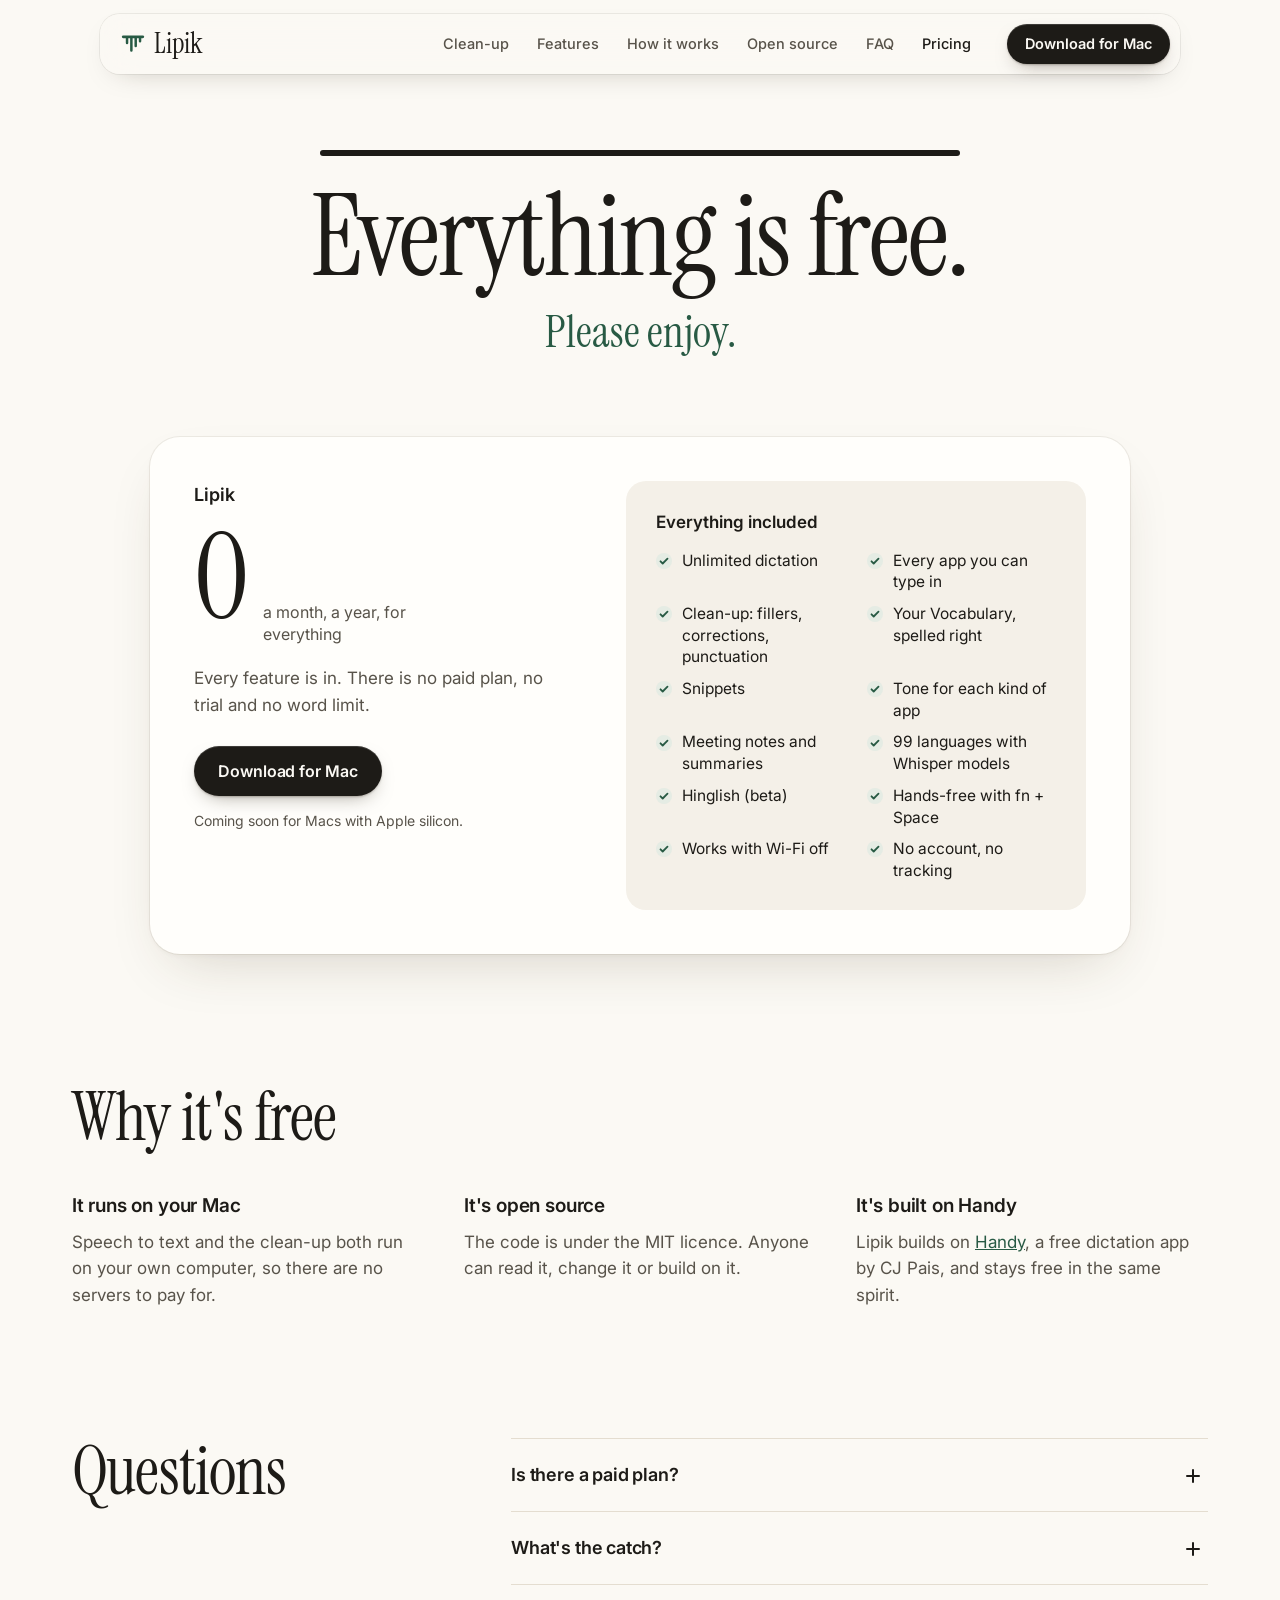
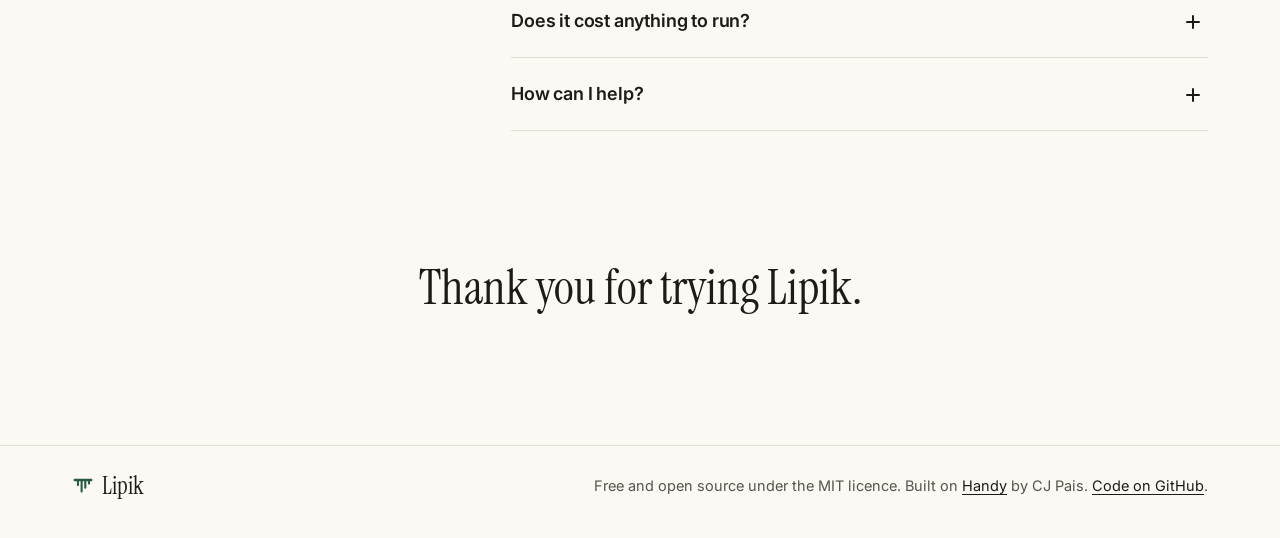
==== commit 04693844: "Link the code on GitHub; hosting config for lipik.refflux.dev" ====
--- a/pricing.html
+++ b/pricing.html
@@ -108,7 +108,7 @@
           </details>
           <details>
             <summary>How can I help?</summary>
-            <div class="faq-a"><p>Use it, tell a friend, and once the code is public, report bugs or send improvements on GitHub.</p></div>
+            <div class="faq-a"><p>Use it, tell a friend, and report bugs or send improvements on <a href="https://github.com/Gourav2609/lipik">GitHub</a>.</p></div>
           </details>
         </div>
       </div>
@@ -125,7 +125,7 @@
         <svg class="mark" viewBox="0 0 24 24" aria-hidden="true"><g stroke="currentColor" stroke-linecap="round" fill="none"><path d="M3 5.4h18" stroke-width="2.6"/><path d="M6.5 6.4v4.6M10.5 6.4v11.6M14.5 6.4v7.4M18.5 6.4v3" stroke-width="2.3"/></g></svg>
         <span>Lipik</span>
       </a>
-      <p>Free and open source under the MIT licence. Built on <a href="https://github.com/cjpais/Handy">Handy</a> by CJ Pais.</p>
+      <p>Free and open source under the MIT licence. Built on <a href="https://github.com/cjpais/Handy">Handy</a> by CJ Pais. <a href="https://github.com/Gourav2609/lipik">Code on GitHub</a>.</p>
     </div>
   </footer>
 
--- a/styles.css
+++ b/styles.css
@@ -2504,3 +2504,10 @@
     padding: 22px;
   }
 }
+
+.dl-actions {
+  display: flex;
+  flex-wrap: wrap;
+  justify-content: center;
+  gap: 10px;
+}
